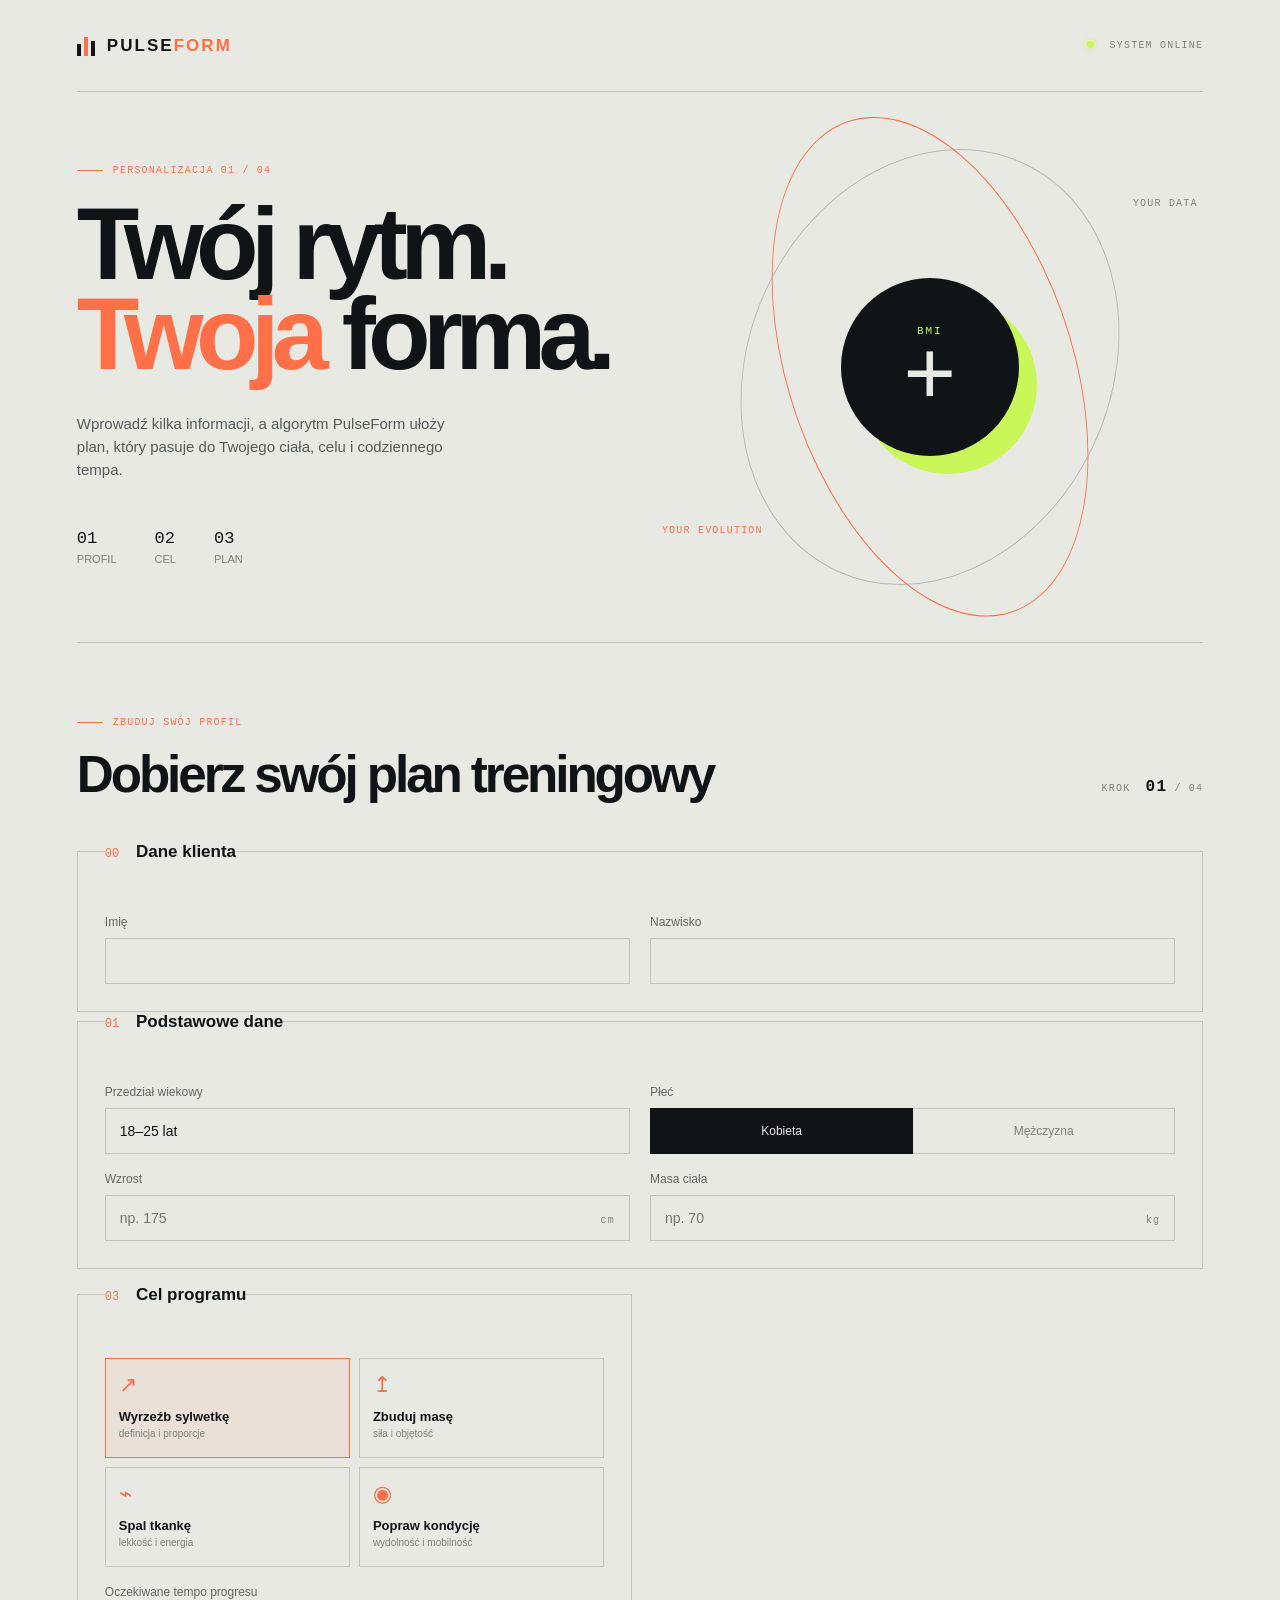
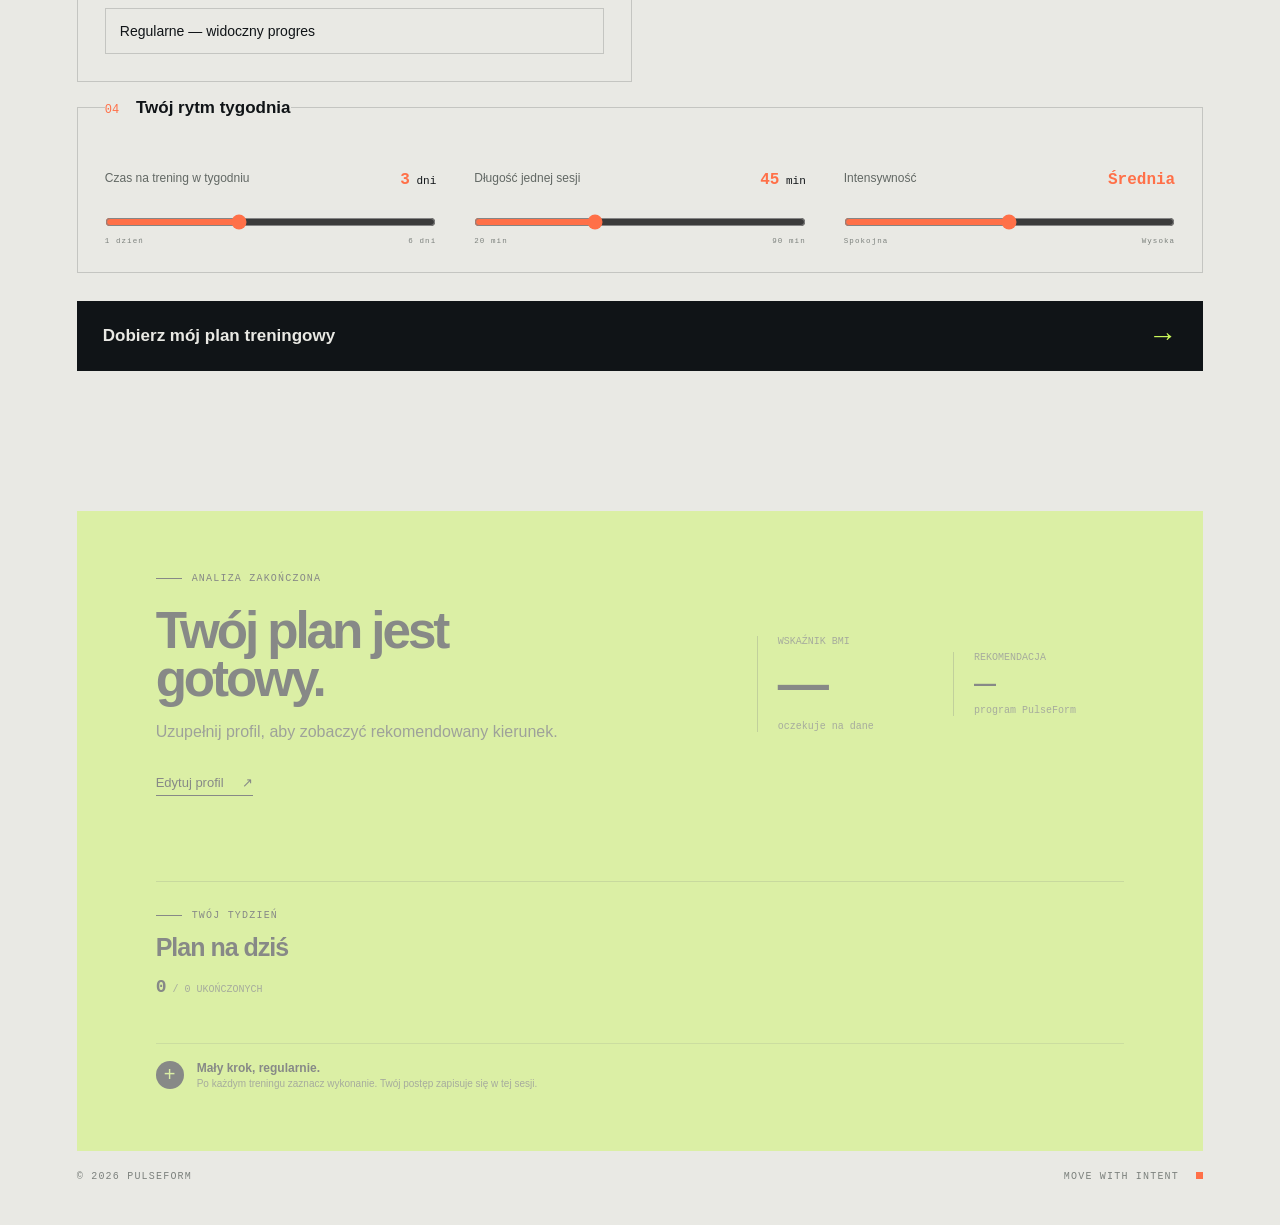
==== index.html @ 521ff0ef "Rename main.html to index.html" ====
<!DOCTYPE html>
<html lang="pl">
<head>
    <meta charset="UTF-8">
    <meta name="viewport" content="width=device-width, initial-scale=1.0">
    <meta name="description" content="PulseForm dobiera plan treningowy na podstawie Twojego BMI, celu i możliwości.">
    <link rel="stylesheet" href="style.css">
    <link rel="stylesheet" href="mobile.css">
    <title>PulseForm | Twój plan treningowy</title>
</head>
<body>
    <div class="app-shell">
        <header class="topbar">
            <a class="brand" href="#start" aria-label="PulseForm - strona główna"><span class="brand-mark"><span></span><span></span><span></span></span><span>PULSE<span class="accent">FORM</span></span></a>
            <div class="status"><span class="status-dot"></span> SYSTEM ONLINE</div>
        </header>
        <main>
            <section class="hero" id="start">
                <div class="hero-copy"><p class="eyebrow"><span class="eyebrow-line"></span> PERSONALIZACJA 01 / 04</p><h1>Twój rytm.<br><em>Twoja</em> forma.</h1><p class="hero-text">Wprowadź kilka informacji, a algorytm PulseForm ułoży plan, który pasuje do Twojego ciała, celu i codziennego tempa.</p><div class="hero-stats"><div><strong>01</strong><span>profil</span></div><div><strong>02</strong><span>cel</span></div><div><strong>03</strong><span>plan</span></div></div></div>
                <div class="hero-orbit" aria-hidden="true"><div class="orbit orbit-one"></div><div class="orbit orbit-two"></div><div class="orbit-core"><span>BMI</span><strong>+</strong></div><span class="orbit-label label-top">YOUR DATA</span><span class="orbit-label label-bottom">YOUR EVOLUTION</span></div>
            </section>
            <section class="planner-section" id="planner">
                <div class="section-heading"><div><p class="eyebrow"><span class="eyebrow-line"></span> ZBUDUJ SWÓJ PROFIL</p><h2>Dobierz swój plan treningowy</h2></div><p class="step-count">KROK <strong id="stepNumber">01</strong> / 04</p></div>
                <form id="plannerForm" class="planner-form">
                    <fieldset class="form-card card-wide"><legend><span class="number">00</span> Dane klienta</legend><div class="field-row"><label>Imię<input id="firstName" name="imie" type="text" maxlength="50" autocomplete="given-name" required></label><label>Nazwisko<input id="lastName" name="nazwisko" type="text" maxlength="50" autocomplete="family-name" required></label></div></fieldset>
                    <div class="form-grid">
                        <fieldset class="form-card card-wide"><legend><span class="number">01</span> Podstawowe dane</legend><div class="field-row"><label>Przedział wiekowy<select id="age" required><option value="18-25">18–25 lat</option><option value="26-35">26–35 lat</option><option value="36-50">36–50 lat</option><option value="51+">51+ lat</option></select></label><label>Płeć<span class="segmented"><input type="radio" name="gender" value="kobieta" checked><span>Kobieta</span><input type="radio" name="gender" value="mężczyzna"><span>Mężczyzna</span></span></label></div><div class="field-row"><label>Wzrost <span class="unit">cm</span><input id="height" type="number" min="120" max="230" placeholder="np. 175" required></label><label>Masa ciała <span class="unit">kg</span><input id="weight" type="number" min="35" max="250" placeholder="np. 70" required></label></div></fieldset>
                        
                        <fieldset class="form-card"><legend><span class="number">03</span> Cel programu</legend><div class="goal-grid"><label class="goal"><input type="radio" name="goal" value="sylwetka" checked><span>↗</span><b>Wyrzeźb sylwetkę</b><small>definicja i proporcje</small></label><label class="goal"><input type="radio" name="goal" value="masa"><span>↥</span><b>Zbuduj masę</b><small>siła i objętość</small></label><label class="goal"><input type="radio" name="goal" value="redukcja"><span>⌁</span><b>Spal tkankę</b><small>lekkość i energia</small></label><label class="goal"><input type="radio" name="goal" value="kondycja"><span>◉</span><b>Popraw kondycję</b><small>wydolność i mobilność</small></label></div><label class="progress-field">Oczekiwane tempo progresu<select id="progress"><option value="spokojne">Spokojne — buduję nawyk</option><option value="regularne" selected>Regularne — widoczny progres</option><option value="ambitne">Ambitne — maksymalne tempo</option></select></label></fieldset>
                        <fieldset class="form-card card-wide schedule-card"><legend><span class="number">04</span> Twój rytm tygodnia</legend><div class="schedule-grid"><label>Czas na trening w tygodniu<span class="range-value"><strong id="daysValue">3</strong> dni</span><input id="days" type="range" min="1" max="6" value="3"><span class="range-labels"><small>1 dzień</small><small>6 dni</small></span></label><label>Długość jednej sesji<span class="range-value"><strong id="minutesValue">45</strong> min</span><input id="minutes" type="range" min="20" max="90" step="5" value="45"><span class="range-labels"><small>20 min</small><small>90 min</small></span></label><label>Intensywność<span class="range-value"><strong id="intensityValue">Średnia</strong></span><input id="intensity" type="range" min="1" max="3" value="2"><span class="range-labels"><small>Spokojna</small><small>Wysoka</small></span></label></div></fieldset>
                    </div><button class="submit-button" type="submit"><span>Dobierz mój plan treningowy</span><b>→</b></button>
                    <p id="saveStatus" class="save-status" aria-live="polite"></p>
                </form>
            </section>
            <section class="result-panel" id="result" aria-live="polite"><div class="result-copy"><p class="eyebrow"><span class="eyebrow-line"></span> ANALIZA ZAKOŃCZONA</p><h2>Twój plan jest gotowy.</h2><p id="resultText">Uzupełnij profil, aby zobaczyć rekomendowany kierunek.</p><a href="#planner" class="text-link">Edytuj profil <span>↗</span></a></div><div class="result-metrics"><div><span>Wskaźnik BMI</span><strong id="bmiResult">—</strong><small id="bmiLabel">oczekuje na dane</small></div><div><span>Rekomendacja</span><strong id="planResult">—</strong><small>program PulseForm</small></div></div><div class="plan-dashboard"><div class="dashboard-heading"><div><p class="eyebrow"><span class="eyebrow-line"></span> TWÓJ TYDZIEŃ</p><h3>Plan na dziś</h3></div><span class="completion"><strong id="completedCount">0</strong> / <span id="totalCount">0</span> ukończonych</span></div><div class="week-tabs" id="weekTabs" role="tablist" aria-label="Dni planu"></div><div class="workout-list" id="workoutList"></div><div class="habit-strip"><span class="habit-icon">+</span><span><strong>Mały krok, regularnie.</strong><small>Po każdym treningu zaznacz wykonanie. Twój postęp zapisuje się w tej sesji.</small></span></div></div></section>
        </main><footer><span>© 2026 PULSEFORM</span><span>MOVE WITH INTENT <i></i></span></footer>
    </div>
    <script src="https://code.jquery.com/jquery-3.7.1.min.js"></script>
    <script>
        const form = document.querySelector('#plannerForm'); const height = document.querySelector('#height'); const weight = document.querySelector('#weight'); const result = document.querySelector('#result'); const intensityNames = { 1: 'Spokojna', 2: 'Średnia', 3: 'Wysoka' }; const goalNames = { sylwetka: 'Rzeźba', masa: 'Masa mięśniowa', redukcja: 'Redukcja', kondycja: 'Kondycja' }; const workoutSets = { sylwetka: ['Przysiad z masą ciała', 'Pompki przy podwyższeniu', 'Wykroki naprzemienne', 'Deska na przedramionach'], masa: ['Przysiad goblet', 'Wiosłowanie hantlem', 'Wyciskanie nad głowę', 'Martwy ciąg rumuński'], redukcja: ['Marsz z wysokim unoszeniem kolan', 'Swing bez obciążenia', 'Mountain climbers', 'Skater steps'], kondycja: ['Dead bug', 'Bird dog', 'Przysiad izometryczny', 'Spacer farmera'] }; let activeDay = 0;
        function updateRange(input, output, values) { output.textContent = values ? values[input.value] : input.value; }
        const days = document.querySelector('#days'); const minutes = document.querySelector('#minutes'); const intensity = document.querySelector('#intensity');
        days.addEventListener('input', () => updateRange(days, document.querySelector('#daysValue'))); minutes.addEventListener('input', () => updateRange(minutes, document.querySelector('#minutesValue'))); intensity.addEventListener('input', () => updateRange(intensity, document.querySelector('#intensityValue'), intensityNames));
        function renderWorkout(goal, sessionMinutes) { const exercises = workoutSets[goal]; const list = document.querySelector('#workoutList'); list.innerHTML = exercises.map((exercise, index) => `<article class="workout-item"><span class="exercise-number">0${index + 1}</span><div><strong>${exercise}</strong><small>${goal === 'kondycja' ? `${Math.max(20, Math.round(sessionMinutes / 4))} sek. pracy` : `${goal === 'masa' ? 4 : 3} serie x ${goal === 'redukcja' ? 40 : 12} powtórzeń`}</small></div><button class="exercise-check" type="button" aria-label="Oznacz ${exercise} jako wykonane">✓</button></article>`).join(''); list.querySelectorAll('.exercise-check').forEach((button) => button.addEventListener('click', () => { button.classList.toggle('is-done'); button.closest('.workout-item').classList.toggle('is-done'); document.querySelector('#completedCount').textContent = list.querySelectorAll('.exercise-check.is-done').length; })); }
        function renderWeek(goal, sessionMinutes, dayCount) { const tabs = document.querySelector('#weekTabs'); const labels = ['Pn', 'Wt', 'Śr', 'Cz', 'Pt', 'Sb']; tabs.innerHTML = labels.slice(0, Number(dayCount)).map((label, index) => `<button type="button" class="week-tab${index === activeDay ? ' is-active' : ''}" role="tab" aria-selected="${index === activeDay}"><small>${label}</small><strong>${index + 1}</strong></button>`).join(''); tabs.querySelectorAll('.week-tab').forEach((tab, index) => tab.addEventListener('click', () => { activeDay = index; renderWeek(goal, sessionMinutes, dayCount); })); document.querySelector('#totalCount').textContent = dayCount; renderWorkout(goal, sessionMinutes); }
        form.addEventListener('submit', (event) => { event.preventDefault(); const bmi = Number(weight.value) / Math.pow(Number(height.value) / 100, 2); const bmiLabel = bmi < 18.5 ? 'poniżej normy' : bmi < 25 ? 'w normie' : bmi < 30 ? 'podwyższone' : 'wysokie'; const goal = document.querySelector('input[name="goal"]:checked').value; const plan = goalNames[goal]; const progress = document.querySelector('#progress').value; activeDay = 0; document.querySelector('#bmiResult').textContent = bmi.toFixed(1); document.querySelector('#bmiLabel').textContent = bmiLabel; document.querySelector('#planResult').textContent = plan; document.querySelector('#resultText').textContent = `Na podstawie Twoich danych proponujemy ${plan.toLowerCase()} w ${progress} tempie, ${days.value} ${days.value === '1' ? 'dzień' : 'dni'} tygodniowo, po ${minutes.value} minut.`; renderWeek(goal, minutes.value, days.value); result.classList.add('is-visible'); result.scrollIntoView({ behavior: 'smooth', block: 'center' }); });
    </script>
    <script>
        form.addEventListener('submit', async () => {
            const saveStatus = document.querySelector('#saveStatus');
            const payload = {
                imie: document.querySelector('#firstName').value.trim(),
                nazwisko: document.querySelector('#lastName').value.trim(),
                wzrost: Number(height.value),
                masa: Number(weight.value),
                cel: document.querySelector('input[name="goal"]:checked').value
            };

            saveStatus.textContent = 'Zapisywanie profilu...';
            saveStatus.classList.remove('is-error');

            try {
                const response = await fetch('save_client.php', {
                    method: 'POST',
                    headers: { 'Content-Type': 'application/json' },
                    body: JSON.stringify(payload)
                });
                const data = await response.json();
                if (!response.ok) throw new Error(data.error || 'Nie udało się zapisać profilu.');
                saveStatus.textContent = 'Profil został zapisany w bazie danych.';
            } catch (error) {
                saveStatus.textContent = 'Plan obliczono, ale zapis do bazy się nie powiódł. Uruchom stronę przez PHP i sprawdź połączenie z MySQL.';
                saveStatus.classList.add('is-error');
            }
        });
    </script>
</body>
</html>
---- style.css ----
.plan-dashboard { grid-column: 1 / -1; border-top: 1px solid rgba(16,20,23,.22); margin-top: 12px; padding-top: 34px; }.dashboard-heading { display: flex; justify-content: space-between; align-items: end; }.dashboard-heading h3 { margin: 0; font-size: 25px; letter-spacing: -.04em; }.dashboard-heading .eyebrow { margin-bottom: 12px; }.completion { font: 10px 'DM Mono', monospace; text-transform: uppercase; color: #566048; }.completion strong { color: var(--ink); font-size: 18px; }.week-tabs { display: flex; gap: 8px; margin: 25px 0 12px; }.week-tab { border: 1px solid rgba(16,20,23,.25); background: transparent; color: var(--ink); min-width: 55px; padding: 9px 12px; cursor: pointer; text-align: left; }.week-tab small, .week-tab strong { display: block; }.week-tab small { font: 9px 'DM Mono', monospace; color: #566048; }.week-tab strong { font-size: 18px; margin-top: 4px; }.week-tab.is-active { background: var(--ink); color: var(--paper); border-color: var(--ink); }.week-tab.is-active small { color: var(--lime); }.workout-list { display: grid; grid-template-columns: repeat(2, 1fr); gap: 8px; }.workout-item { display: flex; align-items: center; gap: 13px; background: rgba(255,255,255,.28); padding: 13px; min-height: 68px; }.exercise-number { color: var(--orange); font: 11px 'DM Mono', monospace; }.workout-item div { flex: 1; }.workout-item strong, .workout-item small { display: block; }.workout-item strong { font-size: 13px; }.workout-item small { margin-top: 4px; color: #566048; font-size: 10px; }.exercise-check { border: 1px solid rgba(16,20,23,.35); background: transparent; width: 28px; height: 28px; border-radius: 50%; color: transparent; cursor: pointer; }.exercise-check.is-done { background: var(--orange); border-color: var(--orange); color: var(--ink); }.workout-item.is-done strong { text-decoration: line-through; opacity: .55; }.habit-strip { display: flex; align-items: center; gap: 13px; margin-top: 18px; padding-top: 17px; border-top: 1px solid rgba(16,20,23,.18); }.habit-icon { display: grid; place-items: center; width: 28px; height: 28px; background: var(--ink); color: var(--lime); border-radius: 50%; font-size: 20px; }.habit-strip strong, .habit-strip small { display: block; }.habit-strip strong { font-size: 12px; }.habit-strip small { color: #566048; font-size: 10px; margin-top: 3px; }
@import url('https://fonts.googleapis.com/css2?family=DM+Mono:wght@400;500&family=Space+Grotesk:wght@400;500;600;700&display=swap');
:root { --ink: #101417; --paper: #e9e9e4; --lime: #c9f75a; --orange: #ff7048; --muted: #7c817d; --line: rgba(16,20,23,.17); }
* { box-sizing: border-box; } html { scroll-behavior: smooth; } body { margin: 0; background: var(--paper); color: var(--ink); font-family: 'Space Grotesk', sans-serif; } body:before { content: ''; position: fixed; inset: 0; pointer-events: none; opacity: .18; background-image: radial-gradient(#101417 .55px, transparent .55px); background-size: 8px 8px; mix-blend-mode: multiply; }
.app-shell { max-width: 1440px; margin: auto; padding: 0 6vw; overflow: hidden; }.topbar { height: 92px; display: flex; align-items: center; justify-content: space-between; border-bottom: 1px solid var(--line); position: relative; z-index: 1; }.brand { color: var(--ink); text-decoration: none; display: flex; align-items: center; gap: 12px; font-size: 17px; font-weight: 700; letter-spacing: .12em; }.accent { color: var(--orange); }.brand-mark { display: flex; align-items: end; gap: 3px; height: 21px; }.brand-mark span { display: block; width: 4px; background: var(--ink); }.brand-mark span:nth-child(1) { height: 12px; }.brand-mark span:nth-child(2) { height: 19px; background: var(--orange); }.brand-mark span:nth-child(3) { height: 15px; }.status, .eyebrow, .step-count, footer, .unit, .range-labels, .orbit-label { font-family: 'DM Mono', monospace; font-size: 10px; letter-spacing: .12em; }.status { color: var(--muted); }.status-dot { display: inline-block; width: 7px; height: 7px; border-radius: 50%; background: var(--lime); margin-right: 8px; box-shadow: 0 0 0 4px rgba(201,247,90,.2); }
.hero { min-height: 550px; display: flex; align-items: center; justify-content: space-between; position: relative; }.hero-copy { max-width: 630px; padding: 68px 0 72px; position: relative; z-index: 1; }.eyebrow { display: flex; align-items: center; gap: 10px; color: var(--orange); margin: 0 0 23px; }.eyebrow-line { width: 26px; height: 1px; background: currentColor; }.hero h1 { margin: 0; font-size: clamp(3.8rem, 8vw, 7.7rem); line-height: .88; letter-spacing: -.075em; font-weight: 600; }.hero h1 em { color: var(--orange); font-style: normal; }.hero-text { max-width: 400px; color: #555b58; line-height: 1.55; font-size: 15px; margin: 33px 0 48px; }.hero-stats { display: flex; gap: 38px; }.hero-stats div { display: flex; flex-direction: column; gap: 5px; }.hero-stats strong { font: 500 17px 'DM Mono', monospace; }.hero-stats span { color: var(--muted); font-size: 11px; text-transform: uppercase; }.hero-orbit { width: min(39vw, 470px); height: min(39vw, 470px); position: relative; margin-right: 3vw; }.orbit { position: absolute; border: 1px solid rgba(16,20,23,.22); border-radius: 50%; inset: 7%; transform: rotate(-24deg) skewX(-12deg); }.orbit-two { inset: 19% -4%; transform: rotate(64deg) skewX(16deg); border-color: var(--orange); }.orbit-core { position: absolute; inset: 31%; border-radius: 50%; background: var(--ink); color: var(--paper); display: flex; flex-direction: column; justify-content: center; align-items: center; box-shadow: 18px 18px 0 var(--lime); }.orbit-core span { font: 11px 'DM Mono', monospace; color: var(--lime); letter-spacing: .18em; }.orbit-core strong { font-size: 90px; line-height: .8; font-weight: 400; }.orbit-label { position: absolute; color: var(--muted); }.label-top { top: 14%; right: -7%; }.label-bottom { bottom: 14%; left: -7%; color: var(--orange); }
.planner-section { border-top: 1px solid var(--line); padding: 74px 0 90px; }.section-heading { display: flex; justify-content: space-between; align-items: end; margin-bottom: 42px; }.section-heading h2, .result-panel h2 { font-size: clamp(2rem, 4vw, 4rem); letter-spacing: -.06em; line-height: .95; margin: 0; }.step-count { color: var(--muted); margin: 0 0 4px; }.step-count strong { color: var(--ink); font-size: 16px; margin-left: 8px; }.form-grid { display: grid; grid-template-columns: 1fr 1fr; gap: 16px; }.form-card { margin: 0; border: 1px solid var(--line); padding: 27px; min-width: 0; }.card-wide { grid-column: span 2; }.form-card legend { padding: 0; margin-bottom: 26px; font-size: 17px; font-weight: 600; }.number { color: var(--orange); font: 12px 'DM Mono', monospace; margin-right: 12px; }.field-row { display: grid; grid-template-columns: 1fr 1fr; gap: 20px; }.field-row + .field-row { margin-top: 18px; }.form-card label { display: block; color: #626864; font-size: 12px; font-weight: 500; }.field-row label { position: relative; }.unit { position: absolute; right: 15px; top: 43px; color: var(--muted); }.form-card input[type=number], select { appearance: none; width: 100%; border: 1px solid var(--line); background: transparent; height: 46px; padding: 0 14px; margin-top: 9px; color: var(--ink); font: 14px 'Space Grotesk', sans-serif; outline: none; } select { background: var(--paper); } input:focus, select:focus { border-color: var(--orange); }.segmented { display: flex; margin-top: 9px; height: 46px; }.segmented input, .choice input, .goal input { position: absolute; opacity: 0; }.segmented span { flex: 1; border: 1px solid var(--line); display: grid; place-items: center; color: var(--muted); cursor: pointer; }.segmented span + input + span { border-left: 0; }.segmented input:checked + span { background: var(--ink); color: var(--paper); border-color: var(--ink); }
.choice-list { display: grid; gap: 8px; }.choice { border: 1px solid var(--line); display: flex !important; align-items: center; gap: 12px; min-height: 57px; padding: 9px 13px; color: var(--ink) !important; cursor: pointer; }.choice:has(input:checked), .goal:has(input:checked) { border-color: var(--orange); background: rgba(255,112,72,.08); }.choice-icon { color: var(--orange); font-size: 22px; width: 24px; text-align: center; }.choice small, .goal small { display: block; color: var(--muted); font-size: 10px; margin-top: 4px; font-weight: 400; }.goal-grid { display: grid; grid-template-columns: 1fr 1fr; gap: 9px; }.goal { border: 1px solid var(--line); padding: 13px; min-height: 100px; cursor: pointer; color: var(--ink) !important; }.goal > span { display: block; color: var(--orange); font-size: 22px; margin-bottom: 11px; }.goal b { font-size: 13px; }.schedule-grid { display: grid; grid-template-columns: repeat(3, 1fr); gap: 38px; }.range-value { float: right; color: var(--ink); font: 11px 'DM Mono', monospace; }.range-value strong { color: var(--orange); font-size: 16px; }.schedule-grid input[type=range] { accent-color: var(--orange); width: 100%; margin: 25px 0 7px; cursor: pointer; }.range-labels { display: flex; justify-content: space-between; color: var(--muted); font-size: 9px; }.submit-button { border: 0; background: var(--ink); color: var(--paper); display: flex; justify-content: space-between; align-items: center; width: 100%; margin-top: 28px; min-height: 70px; padding: 0 26px; font: 600 17px 'Space Grotesk', sans-serif; cursor: pointer; transition: background .2s, color .2s; }.submit-button b { color: var(--lime); font-size: 29px; font-weight: 400; }.submit-button:hover { background: var(--orange); }.submit-button:hover b { color: var(--ink); }
.progress-field { display: block; margin-top: 18px; }.progress-field select { margin-top: 9px; }
.form-card input[type=text] { appearance: none; width: 100%; border: 1px solid var(--line); background: transparent; height: 46px; padding: 0 14px; margin-top: 9px; color: var(--ink); font: 14px 'Space Grotesk', sans-serif; outline: none; }
.save-status { min-height: 18px; margin: 12px 0 0; color: #566048; font-size: 12px; }.save-status.is-error { color: #a8321d; }
.result-panel { display: grid; grid-template-columns: 1.5fr 1fr; gap: 50px; background: var(--lime); padding: 62px 7%; transform: translateY(20px); opacity: .45; transition: transform .5s, opacity .5s; }.result-panel.is-visible { transform: translateY(0); opacity: 1; }.result-panel .eyebrow { color: var(--ink); }.result-panel h2 { max-width: 450px; }.result-panel p:not(.eyebrow) { max-width: 470px; line-height: 1.5; color: #444b40; }.text-link { color: var(--ink); text-decoration: none; border-bottom: 1px solid var(--ink); padding-bottom: 5px; display: inline-flex; gap: 18px; font-size: 13px; margin-top: 15px; }.result-metrics { display: grid; grid-template-columns: 1fr 1fr; align-items: center; gap: 25px; }.result-metrics div { border-left: 1px solid rgba(16,20,23,.3); padding-left: 20px; }.result-metrics span, .result-metrics small { display: block; font: 10px 'DM Mono', monospace; color: #566048; text-transform: uppercase; }.result-metrics strong { display: block; font-size: clamp(2rem, 4vw, 3.5rem); line-height: 1.1; margin: 9px 0; }.result-metrics small { text-transform: none; }.result-metrics div + div strong { font-size: 22px; max-width: 120px; } footer { display: flex; justify-content: space-between; padding: 40px 0; color: var(--muted); } footer i { display: inline-block; width: 7px; height: 7px; background: var(--orange); margin-left: 10px; }
---- mobile.css ----
@media (max-width: 760px) {
	.app-shell { padding: 0 20px; }.topbar { height: 72px; }.status { font-size: 8px; }.brand { font-size: 14px; }.hero { min-height: 0; display: block; }.hero-copy { padding: 70px 0 35px; }.hero h1 { font-size: clamp(3.6rem, 18vw, 6rem); }.hero-text { margin: 27px 0 35px; }.hero-stats { gap: 22px; }.hero-orbit { width: 78vw; height: 78vw; margin: 20px auto 60px; }.orbit-core strong { font-size: 65px; }.planner-section { padding: 55px 0 65px; }.section-heading { display: block; margin-bottom: 30px; }.section-heading h2 { margin-top: 8px; }.step-count { margin-top: 23px; }.form-grid { display: block; }.form-card { margin-bottom: 14px; padding: 21px 17px; }.card-wide { display: block; }.field-row { display: block; }.field-row label + label { margin-top: 18px; }.schedule-grid { display: block; }.schedule-grid label { display: block; margin-bottom: 30px; }.schedule-grid label:last-child { margin-bottom: 0; }.goal-grid { gap: 7px; }.goal { min-height: 94px; padding: 10px; }.goal b { font-size: 12px; }.submit-button { min-height: 62px; font-size: 14px; padding: 0 18px; }.result-panel { display: block; padding: 40px 24px; }.result-metrics { margin-top: 42px; gap: 10px; }.result-metrics div { padding-left: 12px; }.result-metrics strong { font-size: 2.3rem; }.result-metrics div + div strong { font-size: 18px; } footer { font-size: 8px; padding: 28px 0; }
}
.plan-dashboard { margin-top: 35px; padding-top: 28px; }.dashboard-heading { display: block; }.completion { display: block; margin-top: 15px; }.week-tabs { overflow-x: auto; padding-bottom: 3px; }.week-tab { min-width: 49px; }.workout-list { display: block; }.workout-item + .workout-item { margin-top: 8px; }.habit-strip { align-items: flex-start; }

@media (max-width: 760px) {
	.form-card input[type=text] { height: 54px; margin-top: 8px; padding: 0 15px; border-color: rgba(16,20,23,.15); background: #fafbf7; border-radius: 8px; font-size: 15px; }
	:root { --paper: #f5f6f1; --line: rgba(16,20,23,.13); }
	body { background: var(--paper); }
	body:before { opacity: .08; }
	.app-shell { width: 100%; max-width: 480px; padding: 0 16px; overflow: visible; }
	.topbar { position: sticky; top: 0; z-index: 10; height: 64px; margin: 0 -16px; padding: 0 16px; background: rgba(245,246,241,.94); backdrop-filter: blur(12px); border-bottom: 1px solid var(--line); }
	.brand { font-size: 13px; letter-spacing: .1em; }
	.status { display: flex; align-items: center; font-size: 8px; letter-spacing: .08em; }
	.hero { min-height: auto; display: block; }
	.hero-copy { padding: 48px 0 34px; }
	.hero .eyebrow { margin-bottom: 17px; }
	.hero h1 { max-width: 320px; font-size: clamp(3.2rem, 16vw, 4.8rem); line-height: .91; letter-spacing: -.08em; }
	.hero-text { max-width: 310px; margin: 22px 0 28px; font-size: 14px; line-height: 1.55; }
	.hero-stats { gap: 28px; padding-top: 20px; border-top: 1px solid var(--line); }
	.hero-stats strong { font-size: 15px; }
	.hero-orbit { display: none; }
	.planner-section { padding: 32px 0 44px; }
	.section-heading { margin-bottom: 24px; }
	.section-heading h2 { max-width: 300px; font-size: 2.25rem; line-height: .98; }
	.step-count { display: flex; align-items: center; gap: 8px; margin-top: 18px; padding: 10px 12px; width: max-content; border: 1px solid var(--line); background: rgba(255,255,255,.5); }
	.step-count strong { margin-left: 0; }
	.form-card { border: 0; border-radius: 14px; background: #fff; box-shadow: 0 8px 25px rgba(16,20,23,.045); margin-bottom: 12px; padding: 22px 16px; }
	.form-card legend { margin-bottom: 23px; font-size: 16px; }
	.number { margin-right: 8px; }
	.form-card label { font-size: 11px; }
	.form-card input[type=number], select { height: 54px; margin-top: 8px; padding: 0 15px; border-color: rgba(16,20,23,.15); background: #fafbf7; border-radius: 8px; font-size: 15px; }
	.unit { top: 45px; right: 14px; }
	.field-row label + label { margin-top: 16px; }
	.segmented { height: 54px; }
	.segmented span { border-color: rgba(16,20,23,.15); border-radius: 8px 0 0 8px; }
	.segmented span + input + span { border-radius: 0 8px 8px 0; }
	.choice-list { gap: 7px; }
	.choice { min-height: 64px; border-color: rgba(16,20,23,.12); border-radius: 10px; padding: 10px 12px; }
	.choice-icon { font-size: 20px; }
	.goal-grid { gap: 7px; }
	.goal { min-height: 114px; border-color: rgba(16,20,23,.12); border-radius: 10px; padding: 12px; }
	.goal > span { margin-bottom: 17px; }
	.progress-field { margin-top: 20px; }
	.schedule-grid label { margin-bottom: 28px; }
	.schedule-grid input[type=range] { height: 28px; margin: 17px 0 3px; }
	.submit-button { position: sticky; bottom: 12px; z-index: 5; min-height: 60px; border-radius: 12px; box-shadow: 0 10px 24px rgba(16,20,23,.18); padding: 0 18px; font-size: 14px; }
	.result-panel { margin: 0 -16px; padding: 34px 20px 28px; border-radius: 20px 20px 0 0; }
	.result-panel h2 { font-size: 2.65rem; }
	.result-panel p:not(.eyebrow) { font-size: 14px; }
	.result-metrics { margin-top: 32px; }
	.result-metrics strong { font-size: 2.05rem; }
	.result-metrics div + div strong { font-size: 17px; }
	.plan-dashboard { margin-top: 30px; padding-top: 25px; }
	.dashboard-heading h3 { font-size: 22px; }
	.week-tabs { margin: 20px -4px 12px; padding: 0 4px 5px; }
	.week-tab { min-width: 52px; border-radius: 9px; background: rgba(255,255,255,.38); }
	.workout-item { border-radius: 10px; padding: 12px; min-height: 72px; }
	.exercise-check { width: 34px; height: 34px; flex: 0 0 34px; }
	.habit-strip { padding-bottom: 4px; }
	footer { padding: 26px 0 34px; }
}
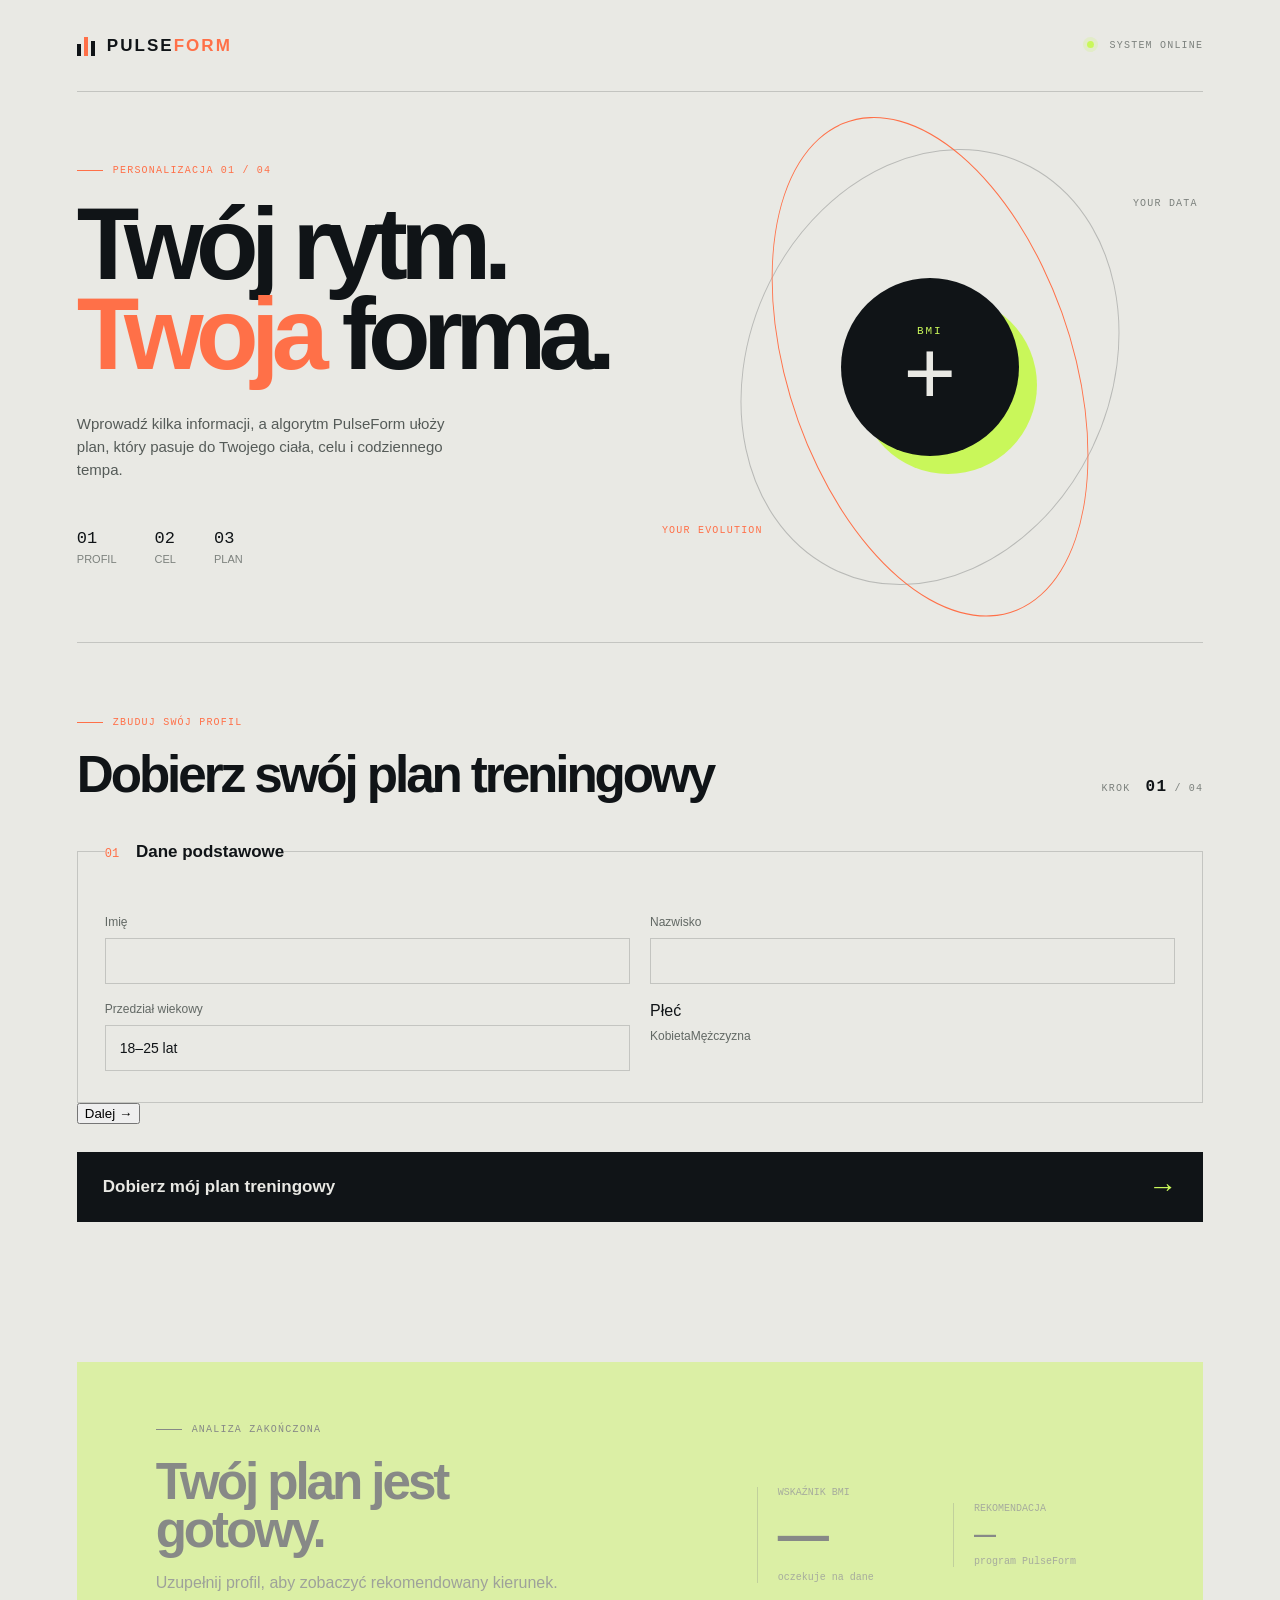
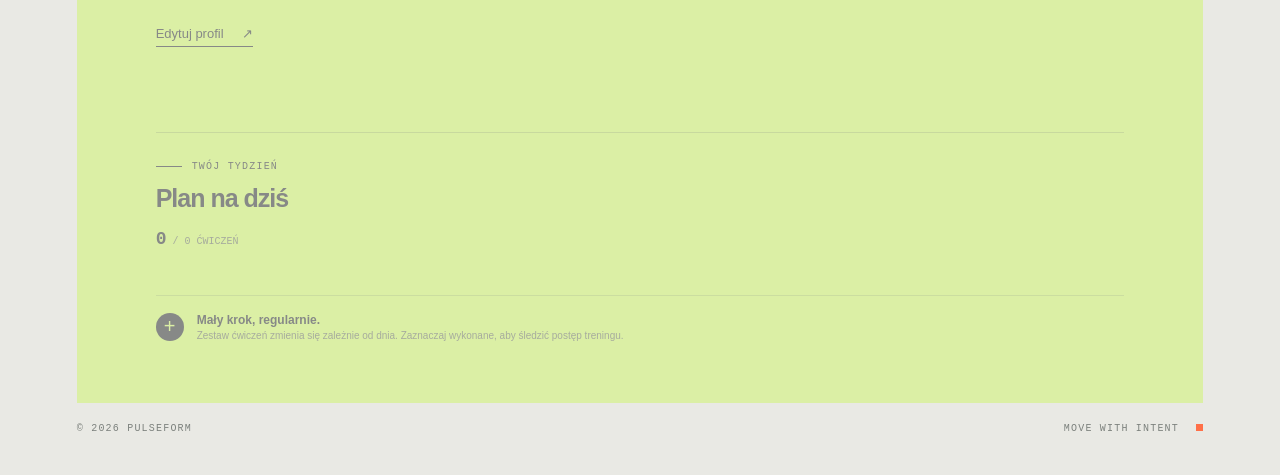
==== commit c368950d: "Update index.html" ====
--- a/index.html
+++ b/index.html
@@ -21,29 +21,66 @@
             </section>
             <section class="planner-section" id="planner">
                 <div class="section-heading"><div><p class="eyebrow"><span class="eyebrow-line"></span> ZBUDUJ SWÓJ PROFIL</p><h2>Dobierz swój plan treningowy</h2></div><p class="step-count">KROK <strong id="stepNumber">01</strong> / 04</p></div>
-                <form id="plannerForm" class="planner-form">
-                    <fieldset class="form-card card-wide"><legend><span class="number">00</span> Dane klienta</legend><div class="field-row"><label>Imię<input id="firstName" name="imie" type="text" maxlength="50" autocomplete="given-name" required></label><label>Nazwisko<input id="lastName" name="nazwisko" type="text" maxlength="50" autocomplete="family-name" required></label></div></fieldset>
-                    <div class="form-grid">
-                        <fieldset class="form-card card-wide"><legend><span class="number">01</span> Podstawowe dane</legend><div class="field-row"><label>Przedział wiekowy<select id="age" required><option value="18-25">18–25 lat</option><option value="26-35">26–35 lat</option><option value="36-50">36–50 lat</option><option value="51+">51+ lat</option></select></label><label>Płeć<span class="segmented"><input type="radio" name="gender" value="kobieta" checked><span>Kobieta</span><input type="radio" name="gender" value="mężczyzna"><span>Mężczyzna</span></span></label></div><div class="field-row"><label>Wzrost <span class="unit">cm</span><input id="height" type="number" min="120" max="230" placeholder="np. 175" required></label><label>Masa ciała <span class="unit">kg</span><input id="weight" type="number" min="35" max="250" placeholder="np. 70" required></label></div></fieldset>
-                        
-                        <fieldset class="form-card"><legend><span class="number">03</span> Cel programu</legend><div class="goal-grid"><label class="goal"><input type="radio" name="goal" value="sylwetka" checked><span>↗</span><b>Wyrzeźb sylwetkę</b><small>definicja i proporcje</small></label><label class="goal"><input type="radio" name="goal" value="masa"><span>↥</span><b>Zbuduj masę</b><small>siła i objętość</small></label><label class="goal"><input type="radio" name="goal" value="redukcja"><span>⌁</span><b>Spal tkankę</b><small>lekkość i energia</small></label><label class="goal"><input type="radio" name="goal" value="kondycja"><span>◉</span><b>Popraw kondycję</b><small>wydolność i mobilność</small></label></div><label class="progress-field">Oczekiwane tempo progresu<select id="progress"><option value="spokojne">Spokojne — buduję nawyk</option><option value="regularne" selected>Regularne — widoczny progres</option><option value="ambitne">Ambitne — maksymalne tempo</option></select></label></fieldset>
-                        <fieldset class="form-card card-wide schedule-card"><legend><span class="number">04</span> Twój rytm tygodnia</legend><div class="schedule-grid"><label>Czas na trening w tygodniu<span class="range-value"><strong id="daysValue">3</strong> dni</span><input id="days" type="range" min="1" max="6" value="3"><span class="range-labels"><small>1 dzień</small><small>6 dni</small></span></label><label>Długość jednej sesji<span class="range-value"><strong id="minutesValue">45</strong> min</span><input id="minutes" type="range" min="20" max="90" step="5" value="45"><span class="range-labels"><small>20 min</small><small>90 min</small></span></label><label>Intensywność<span class="range-value"><strong id="intensityValue">Średnia</strong></span><input id="intensity" type="range" min="1" max="3" value="2"><span class="range-labels"><small>Spokojna</small><small>Wysoka</small></span></label></div></fieldset>
-                    </div><button class="submit-button" type="submit"><span>Dobierz mój plan treningowy</span><b>→</b></button>
+                <div class="step-progress" role="progressbar" aria-label="Postęp konfiguracji planu" aria-valuemin="1" aria-valuemax="4" aria-valuenow="1"><span id="stepProgressFill"></span></div>
+                <form id="plannerForm" class="planner-form" novalidate>
+                    <section class="form-step" data-step="0" aria-label="Dane podstawowe">
+                        <div class="form-grid">
+                            <fieldset class="form-card card-wide"><legend><span class="number">01</span> Dane podstawowe</legend><div class="field-row"><label>Imię<input id="firstName" name="imie" type="text" maxlength="50" autocomplete="given-name" required></label><label>Nazwisko<input id="lastName" name="nazwisko" type="text" maxlength="50" autocomplete="family-name" required></label></div><div class="field-row"><label>Przedział wiekowy<select id="age" required><option value="18-25">18–25 lat</option><option value="26-35">26–35 lat</option><option value="36-50">36–50 lat</option><option value="51+">51+ lat</option></select></label><div class="gender-field"><span class="gender-label">Płeć</span><span class="segmented"><label class="gender-option"><input type="radio" name="gender" value="kobieta" checked>Kobieta</label><label class="gender-option"><input type="radio" name="gender" value="mężczyzna">Mężczyzna</label></span></div></div></fieldset>
+                        </div>
+                    </section>
+                    <section class="form-step" data-step="1" aria-label="Wymiary ciała" hidden>
+                        <div class="form-grid">
+                            <fieldset class="form-card card-wide"><legend><span class="number">02</span> Wymiary ciała</legend><p class="step-description">Podaj aktualny wzrost i masę ciała. Nie musisz oceniać swojej sylwetki.</p><div class="field-row"><label>Wzrost <span class="unit">cm</span><input id="height" type="number" min="120" max="230" placeholder="np. 175" required></label><label>Masa ciała <span class="unit">kg</span><input id="weight" type="number" min="35" max="250" placeholder="np. 70" required></label></div></fieldset>
+                        </div>
+                    </section>
+                    <section class="form-step" data-step="2" aria-label="Cel treningowy" hidden>
+                        <div class="form-grid">
+                            <fieldset class="form-card card-wide"><legend><span class="number">03</span> Cel treningowy</legend><div class="goal-grid"><label class="goal"><input type="radio" name="goal" value="sylwetka" checked><span>↗</span><b>Wyrzeźb sylwetkę</b><small>definicja i proporcje</small></label><label class="goal"><input type="radio" name="goal" value="masa"><span>↥</span><b>Zbuduj masę</b><small>siła i objętość</small></label><label class="goal"><input type="radio" name="goal" value="redukcja"><span>⌁</span><b>Spal tkankę</b><small>lekkość i energia</small></label><label class="goal"><input type="radio" name="goal" value="kondycja"><span>◉</span><b>Popraw kondycję</b><small>wydolność i mobilność</small></label></div><label class="progress-field">Oczekiwane tempo progresu<select id="progress"><option value="spokojne">Spokojne — buduję nawyk</option><option value="regularne" selected>Regularne — widoczny progres</option><option value="ambitne">Ambitne — maksymalne tempo</option></select></label></fieldset>
+                        </div>
+                    </section>
+                    <section class="form-step" data-step="3" aria-label="Plan tygodnia" hidden>
+                        <div class="form-grid">
+                            <fieldset class="form-card card-wide schedule-card"><legend><span class="number">04</span> Plan tygodnia</legend><div class="schedule-grid"><label>Liczba treningów w tygodniu<span class="range-value"><strong id="daysValue">3</strong> dni</span><input id="days" type="range" min="1" max="6" value="3"><span class="range-labels"><small>1 dzień</small><small>6 dni</small></span></label><label>Długość jednej sesji<span class="range-value"><strong id="minutesValue">45</strong> min</span><input id="minutes" type="range" min="20" max="90" step="5" value="45"><span class="range-labels"><small>20 min</small><small>90 min</small></span></label><label>Intensywność<span class="range-value"><strong id="intensityValue">Średnia</strong></span><input id="intensity" type="range" min="1" max="3" value="2"><span class="range-labels"><small>Spokojna</small><small>Wysoka</small></span></label></div></fieldset>
+                        </div>
+                    </section>
+                    <div class="step-actions"><button class="step-button step-back" id="previousStep" type="button" hidden>← Wstecz</button><button class="step-button step-next" id="nextStep" type="button">Dalej <span>→</span></button><button class="submit-button" id="createPlan" type="submit" hidden><span>Dobierz mój plan treningowy</span><b>→</b></button></div>
                     <p id="saveStatus" class="save-status" aria-live="polite"></p>
                 </form>
             </section>
-            <section class="result-panel" id="result" aria-live="polite"><div class="result-copy"><p class="eyebrow"><span class="eyebrow-line"></span> ANALIZA ZAKOŃCZONA</p><h2>Twój plan jest gotowy.</h2><p id="resultText">Uzupełnij profil, aby zobaczyć rekomendowany kierunek.</p><a href="#planner" class="text-link">Edytuj profil <span>↗</span></a></div><div class="result-metrics"><div><span>Wskaźnik BMI</span><strong id="bmiResult">—</strong><small id="bmiLabel">oczekuje na dane</small></div><div><span>Rekomendacja</span><strong id="planResult">—</strong><small>program PulseForm</small></div></div><div class="plan-dashboard"><div class="dashboard-heading"><div><p class="eyebrow"><span class="eyebrow-line"></span> TWÓJ TYDZIEŃ</p><h3>Plan na dziś</h3></div><span class="completion"><strong id="completedCount">0</strong> / <span id="totalCount">0</span> ukończonych</span></div><div class="week-tabs" id="weekTabs" role="tablist" aria-label="Dni planu"></div><div class="workout-list" id="workoutList"></div><div class="habit-strip"><span class="habit-icon">+</span><span><strong>Mały krok, regularnie.</strong><small>Po każdym treningu zaznacz wykonanie. Twój postęp zapisuje się w tej sesji.</small></span></div></div></section>
+            <section class="result-panel" id="result" aria-live="polite"><div class="result-copy"><p class="eyebrow"><span class="eyebrow-line"></span> ANALIZA ZAKOŃCZONA</p><h2>Twój plan jest gotowy.</h2><p id="resultText">Uzupełnij profil, aby zobaczyć rekomendowany kierunek.</p><a href="#planner" class="text-link">Edytuj profil <span>↗</span></a></div><div class="result-metrics"><div><span>Wskaźnik BMI</span><strong id="bmiResult">—</strong><small id="bmiLabel">oczekuje na dane</small></div><div><span>Rekomendacja</span><strong id="planResult">—</strong><small>program PulseForm</small></div></div><div class="plan-dashboard"><div class="dashboard-heading"><div><p class="eyebrow"><span class="eyebrow-line"></span> TWÓJ TYDZIEŃ</p><h3 id="sessionTitle">Plan na dziś</h3><p class="session-meta" id="sessionMeta"></p></div><span class="completion"><strong id="completedCount">0</strong> / <span id="totalCount">0</span> ćwiczeń</span></div><div class="session-progress" role="progressbar" aria-label="Postęp treningu" aria-valuemin="0" aria-valuemax="4" aria-valuenow="0"><span id="workoutProgressFill"></span></div><div class="week-tabs" id="weekTabs" role="tablist" aria-label="Dni planu"></div><div class="workout-list" id="workoutList"></div><div class="habit-strip"><span class="habit-icon">+</span><span><strong>Mały krok, regularnie.</strong><small>Zestaw ćwiczeń zmienia się zależnie od dnia. Zaznaczaj wykonane, aby śledzić postęp treningu.</small></span></div></div></section>
         </main><footer><span>© 2026 PULSEFORM</span><span>MOVE WITH INTENT <i></i></span></footer>
     </div>
     <script src="https://code.jquery.com/jquery-3.7.1.min.js"></script>
     <script>
-        const form = document.querySelector('#plannerForm'); const height = document.querySelector('#height'); const weight = document.querySelector('#weight'); const result = document.querySelector('#result'); const intensityNames = { 1: 'Spokojna', 2: 'Średnia', 3: 'Wysoka' }; const goalNames = { sylwetka: 'Rzeźba', masa: 'Masa mięśniowa', redukcja: 'Redukcja', kondycja: 'Kondycja' }; const workoutSets = { sylwetka: ['Przysiad z masą ciała', 'Pompki przy podwyższeniu', 'Wykroki naprzemienne', 'Deska na przedramionach'], masa: ['Przysiad goblet', 'Wiosłowanie hantlem', 'Wyciskanie nad głowę', 'Martwy ciąg rumuński'], redukcja: ['Marsz z wysokim unoszeniem kolan', 'Swing bez obciążenia', 'Mountain climbers', 'Skater steps'], kondycja: ['Dead bug', 'Bird dog', 'Przysiad izometryczny', 'Spacer farmera'] }; let activeDay = 0;
+        const form = document.querySelector('#plannerForm'); const height = document.querySelector('#height'); const weight = document.querySelector('#weight'); const result = document.querySelector('#result'); const intensityNames = { 1: 'Spokojna', 2: 'Średnia', 3: 'Wysoka' }; const goalNames = { sylwetka: 'Rzeźba', masa: 'Masa mięśniowa', redukcja: 'Redukcja', kondycja: 'Kondycja' }; const workoutPlans = {
+            sylwetka: [
+                { title: 'Całe ciało A', exercises: [['Przysiad z masą ciała', 'Nogi', '3 serie · 10–12 powt.'], ['Pompki przy podwyższeniu', 'Klatka piersiowa', '3 serie · 8–12 powt.'], ['Most biodrowy', 'Pośladki', '3 serie · 12–15 powt.'], ['Deska na przedramionach', 'Core', '3 serie · 20–40 sek.']] },
+                { title: 'Całe ciało B', exercises: [['Wykrok w tył', 'Nogi', '3 serie · 8–10 na stronę'], ['Wznosy bioder', 'Pośladki', '3 serie · 12–15 powt.'], ['Bird dog', 'Plecy i core', '3 serie · 8–10 na stronę'], ['Dead bug', 'Core', '3 serie · 8–10 na stronę']] }
+            ],
+            masa: [
+                { title: 'Siła A', exercises: [['Przysiad goblet', 'Nogi', '4 serie · 8–12 powt.'], ['Wiosłowanie plecakiem', 'Plecy', '4 serie · 8–12 powt.'], ['Pompki', 'Klatka piersiowa', '3 serie · 8–12 powt.'], ['Wznosy bioder', 'Pośladki', '3 serie · 10–15 powt.']] },
+                { title: 'Siła B', exercises: [['Martwy ciąg z plecakiem', 'Tył uda', '4 serie · 8–12 powt.'], ['Wykrok w tył', 'Nogi', '3 serie · 8–10 na stronę'], ['Wyciskanie plecaka nad głowę', 'Barki', '3 serie · 8–12 powt.'], ['Deska', 'Core', '3 serie · 20–40 sek.']] }
+            ],
+            redukcja: [
+                { title: 'Ruch A', exercises: [['Marsz w miejscu', 'Rozgrzewka', '3 min · spokojne tempo'], ['Przysiad', 'Nogi', '3 serie · 10–12 powt.'], ['Mountain climbers', 'Całe ciało', '3 serie · 20–30 sek.'], ['Naprzemienny krok odstawno-dostawny', 'Kondycja', '3 serie · 30 sek.']] },
+                { title: 'Ruch B', exercises: [['Step jack bez podskoku', 'Rozgrzewka', '3 min · spokojne tempo'], ['Wykrok w tył', 'Nogi', '3 serie · 8–10 na stronę'], ['Naprzemienne dotknięcia barków', 'Core', '3 serie · 10–12 na stronę'], ['Szybki marsz w miejscu', 'Kondycja', '4 serie · 30 sek.']] }
+            ],
+            kondycja: [
+                { title: 'Sprawność A', exercises: [['Krążenia ramion', 'Mobilizacja', '2 serie · 30 sek.'], ['Bird dog', 'Stabilizacja', '3 serie · 8–10 na stronę'], ['Przysiad do krzesła', 'Siła', '3 serie · 10–12 powt.'], ['Marsz w miejscu', 'Kondycja', '4 serie · 40 sek.']] },
+                { title: 'Sprawność B', exercises: [['Naprzemienne unoszenie kolan', 'Mobilizacja', '2 serie · 30 sek.'], ['Dead bug', 'Stabilizacja', '3 serie · 8–10 na stronę'], ['Pompki przy ścianie', 'Siła', '3 serie · 10–12 powt.'], ['Krok odstawno-dostawny', 'Kondycja', '4 serie · 40 sek.']] }
+            ]
+        }; const days = document.querySelector('#days'); const minutes = document.querySelector('#minutes'); const intensity = document.querySelector('#intensity'); const formSteps = [...document.querySelectorAll('.form-step')]; let currentStep = 0; let activeDay = 0; let completedByDay = {};
         function updateRange(input, output, values) { output.textContent = values ? values[input.value] : input.value; }
-        const days = document.querySelector('#days'); const minutes = document.querySelector('#minutes'); const intensity = document.querySelector('#intensity');
         days.addEventListener('input', () => updateRange(days, document.querySelector('#daysValue'))); minutes.addEventListener('input', () => updateRange(minutes, document.querySelector('#minutesValue'))); intensity.addEventListener('input', () => updateRange(intensity, document.querySelector('#intensityValue'), intensityNames));
-        function renderWorkout(goal, sessionMinutes) { const exercises = workoutSets[goal]; const list = document.querySelector('#workoutList'); list.innerHTML = exercises.map((exercise, index) => `<article class="workout-item"><span class="exercise-number">0${index + 1}</span><div><strong>${exercise}</strong><small>${goal === 'kondycja' ? `${Math.max(20, Math.round(sessionMinutes / 4))} sek. pracy` : `${goal === 'masa' ? 4 : 3} serie x ${goal === 'redukcja' ? 40 : 12} powtórzeń`}</small></div><button class="exercise-check" type="button" aria-label="Oznacz ${exercise} jako wykonane">✓</button></article>`).join(''); list.querySelectorAll('.exercise-check').forEach((button) => button.addEventListener('click', () => { button.classList.toggle('is-done'); button.closest('.workout-item').classList.toggle('is-done'); document.querySelector('#completedCount').textContent = list.querySelectorAll('.exercise-check.is-done').length; })); }
-        function renderWeek(goal, sessionMinutes, dayCount) { const tabs = document.querySelector('#weekTabs'); const labels = ['Pn', 'Wt', 'Śr', 'Cz', 'Pt', 'Sb']; tabs.innerHTML = labels.slice(0, Number(dayCount)).map((label, index) => `<button type="button" class="week-tab${index === activeDay ? ' is-active' : ''}" role="tab" aria-selected="${index === activeDay}"><small>${label}</small><strong>${index + 1}</strong></button>`).join(''); tabs.querySelectorAll('.week-tab').forEach((tab, index) => tab.addEventListener('click', () => { activeDay = index; renderWeek(goal, sessionMinutes, dayCount); })); document.querySelector('#totalCount').textContent = dayCount; renderWorkout(goal, sessionMinutes); }
-        form.addEventListener('submit', (event) => { event.preventDefault(); const bmi = Number(weight.value) / Math.pow(Number(height.value) / 100, 2); const bmiLabel = bmi < 18.5 ? 'poniżej normy' : bmi < 25 ? 'w normie' : bmi < 30 ? 'podwyższone' : 'wysokie'; const goal = document.querySelector('input[name="goal"]:checked').value; const plan = goalNames[goal]; const progress = document.querySelector('#progress').value; activeDay = 0; document.querySelector('#bmiResult').textContent = bmi.toFixed(1); document.querySelector('#bmiLabel').textContent = bmiLabel; document.querySelector('#planResult').textContent = plan; document.querySelector('#resultText').textContent = `Na podstawie Twoich danych proponujemy ${plan.toLowerCase()} w ${progress} tempie, ${days.value} ${days.value === '1' ? 'dzień' : 'dni'} tygodniowo, po ${minutes.value} minut.`; renderWeek(goal, minutes.value, days.value); result.classList.add('is-visible'); result.scrollIntoView({ behavior: 'smooth', block: 'center' }); });
+        function updateStep() { formSteps.forEach((step, index) => { step.hidden = index !== currentStep; }); document.querySelector('#stepNumber').textContent = String(currentStep + 1).padStart(2, '0'); document.querySelector('.step-count').setAttribute('aria-label', `Krok ${currentStep + 1} z ${formSteps.length}`); document.querySelector('.step-progress').setAttribute('aria-valuenow', currentStep + 1); document.querySelector('#stepProgressFill').style.width = `${((currentStep + 1) / formSteps.length) * 100}%`; document.querySelector('#previousStep').hidden = currentStep === 0; document.querySelector('#nextStep').hidden = currentStep === formSteps.length - 1; document.querySelector('#createPlan').hidden = currentStep !== formSteps.length - 1; }
+        function validateCurrentStep() { const controls = [...formSteps[currentStep].querySelectorAll('input, select')]; for (const control of controls) { if (!control.checkValidity()) { control.reportValidity(); return false; } } return true; }
+        document.querySelector('#nextStep').addEventListener('click', () => { if (!validateCurrentStep()) return; currentStep += 1; updateStep(); formSteps[currentStep].scrollIntoView({ behavior: 'smooth', block: 'start' }); });
+        document.querySelector('#previousStep').addEventListener('click', () => { currentStep -= 1; updateStep(); formSteps[currentStep].scrollIntoView({ behavior: 'smooth', block: 'start' }); });
+        function updateWorkoutProgress(exercises) { const done = completedByDay[activeDay]?.size || 0; const progress = document.querySelector('.session-progress'); document.querySelector('#completedCount').textContent = done; document.querySelector('#totalCount').textContent = exercises.length; document.querySelector('#workoutProgressFill').style.width = `${(done / exercises.length) * 100}%`; progress.setAttribute('aria-valuemax', exercises.length); progress.setAttribute('aria-valuenow', done); }
+        function renderWorkout(goal, sessionMinutes) { const plan = workoutPlans[goal][activeDay % workoutPlans[goal].length]; const exercises = plan.exercises; const list = document.querySelector('#workoutList'); document.querySelector('#sessionTitle').textContent = plan.title; document.querySelector('#sessionMeta').textContent = `TRENING ${activeDay + 1} · ${sessionMinutes} MIN · ${exercises.length} ĆWICZENIA`; list.innerHTML = exercises.map(([name, focus, dose], index) => `<article class="workout-item"><span class="exercise-number">0${index + 1}</span><div><strong>${name}</strong><small>${focus} <span>·</span> ${dose}</small></div><button class="exercise-check${completedByDay[activeDay]?.has(index) ? ' is-done' : ''}" type="button" aria-label="Oznacz ${name} jako wykonane" aria-pressed="${completedByDay[activeDay]?.has(index) || false}">✓</button></article>`).join(''); list.querySelectorAll('.exercise-check').forEach((button, index) => button.addEventListener('click', () => { completedByDay[activeDay] ||= new Set(); if (completedByDay[activeDay].has(index)) completedByDay[activeDay].delete(index); else completedByDay[activeDay].add(index); button.classList.toggle('is-done'); button.setAttribute('aria-pressed', String(completedByDay[activeDay].has(index))); button.closest('.workout-item').classList.toggle('is-done'); updateWorkoutProgress(exercises); })); updateWorkoutProgress(exercises); }
+        function renderWeek(goal, sessionMinutes, dayCount) { const tabs = document.querySelector('#weekTabs'); const labels = ['Pn', 'Wt', 'Śr', 'Cz', 'Pt', 'Sb']; tabs.innerHTML = labels.slice(0, Number(dayCount)).map((label, index) => `<button type="button" class="week-tab${index === activeDay ? ' is-active' : ''}" role="tab" aria-selected="${index === activeDay}" aria-controls="workoutList"><small>${label}</small><strong>${index + 1}</strong></button>`).join(''); tabs.querySelectorAll('.week-tab').forEach((tab, index) => tab.addEventListener('click', () => { activeDay = index; renderWeek(goal, sessionMinutes, dayCount); })); renderWorkout(goal, sessionMinutes); }
+        form.addEventListener('submit', (event) => { event.preventDefault(); if (currentStep !== formSteps.length - 1 || !validateCurrentStep()) return; const bmi = Number(weight.value) / Math.pow(Number(height.value) / 100, 2); const bmiLabel = bmi < 18.5 ? 'poniżej normy' : bmi < 25 ? 'w normie' : bmi < 30 ? 'podwyższone' : 'wysokie'; const goal = document.querySelector('input[name="goal"]:checked').value; const plan = goalNames[goal]; const progress = document.querySelector('#progress').value; activeDay = 0; completedByDay = {}; document.querySelector('#bmiResult').textContent = bmi.toFixed(1); document.querySelector('#bmiLabel').textContent = bmiLabel; document.querySelector('#planResult').textContent = plan; document.querySelector('#resultText').textContent = `Na podstawie Twoich danych proponujemy ${plan.toLowerCase()} w ${progress} tempie, ${days.value} ${days.value === '1' ? 'dzień' : 'dni'} tygodniowo, po ${minutes.value} minut.`; renderWeek(goal, minutes.value, days.value); result.classList.add('is-visible'); result.scrollIntoView({ behavior: 'smooth', block: 'center' }); });
+        updateStep();
     </script>
     <script>
         form.addEventListener('submit', async () => {
@@ -67,9 +104,11 @@
                 });
                 const data = await response.json();
                 if (!response.ok) throw new Error(data.error || 'Nie udało się zapisać profilu.');
-                saveStatus.textContent = 'Profil został zapisany w bazie danych.';
+                saveStatus.textContent = `Profil zapisany w bazie danych. ID: ${data.id}, BMI: ${Number(data.bmi).toFixed(2)}, plan: ${data.rodzaj_planu}.`;
             } catch (error) {
-                saveStatus.textContent = 'Plan obliczono, ale zapis do bazy się nie powiódł. Uruchom stronę przez PHP i sprawdź połączenie z MySQL.';
+                saveStatus.textContent = window.location.protocol === 'file:'
+                    ? 'Otwórz stronę przez XAMPP: http://localhost/BMI/main.html. Bezpośrednio otwarty plik nie może zapisać danych przez PHP.'
+                    : 'Plan obliczono, ale zapis do bazy się nie powiódł. Sprawdź, czy MySQL działa i czy tabela klienci jest dostępna.';
                 saveStatus.classList.add('is-error');
             }
         });
